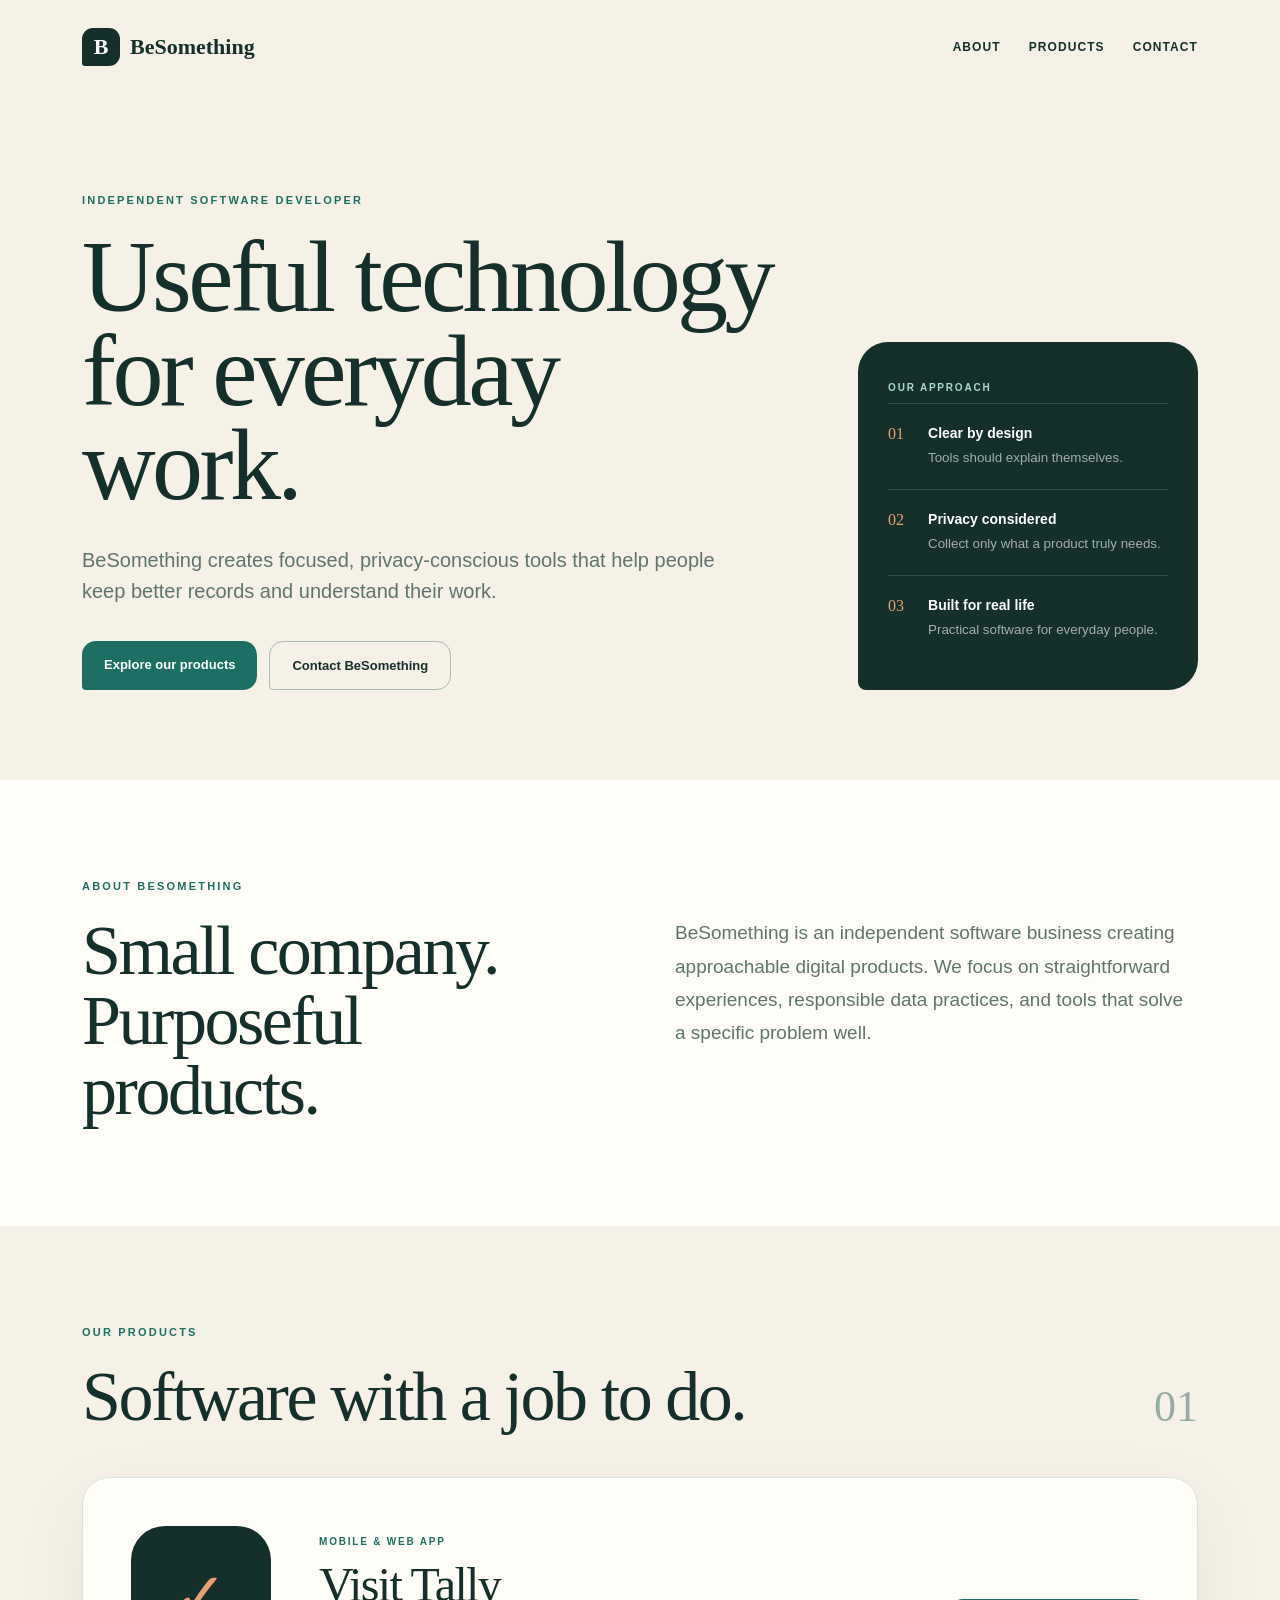
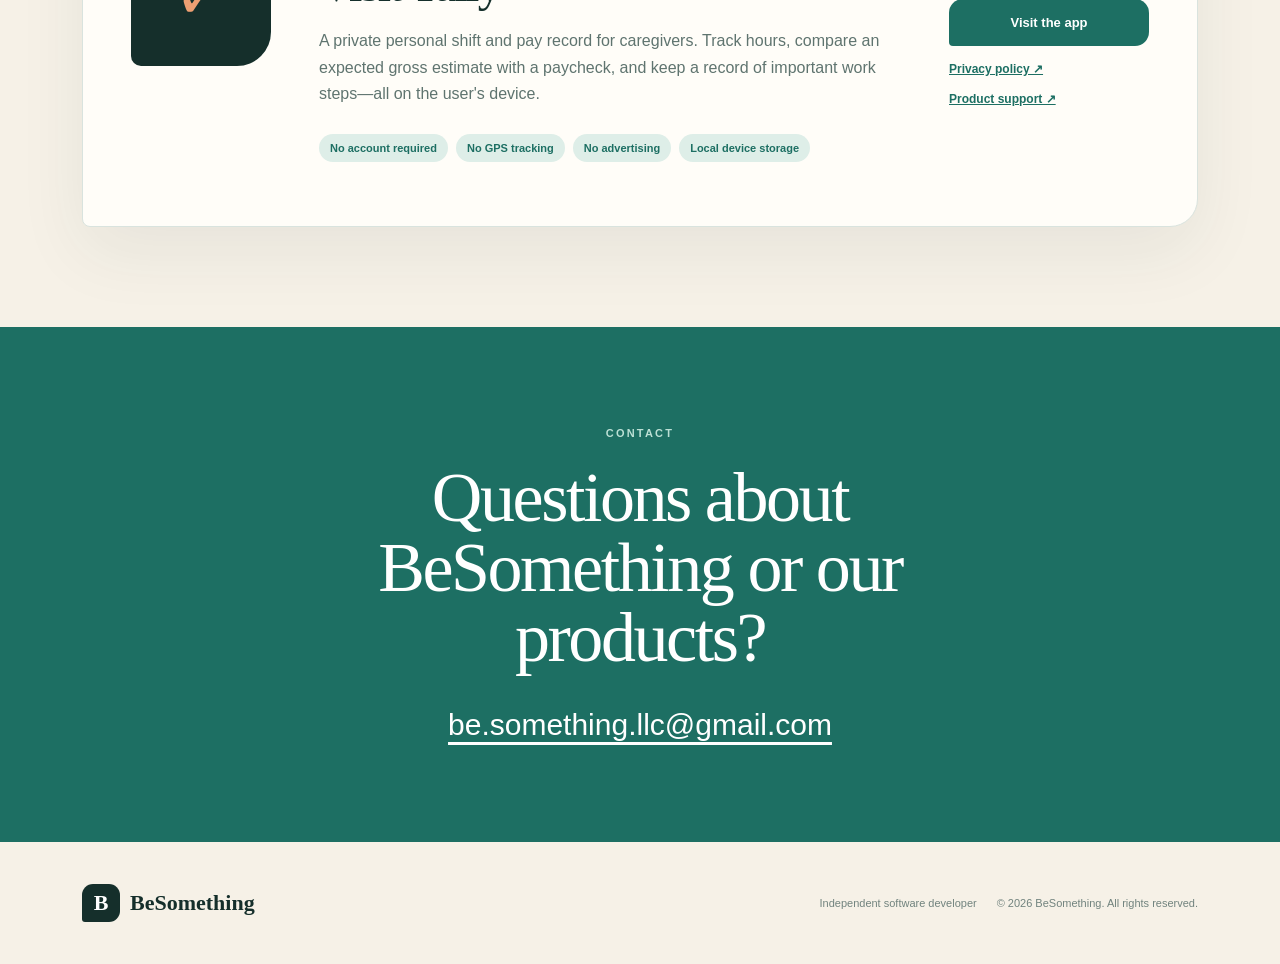
==== github-pages/index.html @ 8c03ccb5 "Publish BeSomething on GitHub Pages" ====
<!doctype html>
<html lang="en">
<head>
  <meta charset="utf-8">
  <meta name="viewport" content="width=device-width, initial-scale=1">
  <title>BeSomething | Independent Software Developer</title>
  <meta name="description" content="BeSomething creates focused, privacy-conscious tools for everyday work.">
  <meta property="og:title" content="BeSomething">
  <meta property="og:description" content="Useful technology for everyday work.">
  <meta property="og:image" content="https://erikshun.github.io/besomething/og.png">
  <link rel="stylesheet" href="styles.css">
</head>
<body>
<main>
  <nav class="nav"><a class="wordmark" href="#top"><span>B</span>BeSomething</a><div><a href="#about">About</a><a href="#products">Products</a><a href="#contact">Contact</a></div></nav>
  <section class="hero" id="top"><div class="hero-copy"><p class="eyebrow">INDEPENDENT SOFTWARE DEVELOPER</p><h1>Useful technology for everyday work.</h1><p class="intro">BeSomething creates focused, privacy-conscious tools that help people keep better records and understand their work.</p><div class="actions"><a class="primary" href="#products">Explore our products</a><a class="secondary" href="mailto:be.something.llc@gmail.com">Contact BeSomething</a></div></div><div class="principles"><p>OUR APPROACH</p><div><span>01</span><strong>Clear by design</strong><small>Tools should explain themselves.</small></div><div><span>02</span><strong>Privacy considered</strong><small>Collect only what a product truly needs.</small></div><div><span>03</span><strong>Built for real life</strong><small>Practical software for everyday people.</small></div></div></section>
  <section class="about" id="about"><p class="eyebrow">ABOUT BESOMETHING</p><div><h2>Small company.<br>Purposeful products.</h2><p>BeSomething is an independent software business creating approachable digital products. We focus on straightforward experiences, responsible data practices, and tools that solve a specific problem well.</p></div></section>
  <section class="products" id="products"><header><div><p class="eyebrow">OUR PRODUCTS</p><h2>Software with a job to do.</h2></div><span class="count">01</span></header><article class="product-card"><div class="app-icon"><span>✓</span></div><div class="product-copy"><p class="product-type">MOBILE &amp; WEB APP</p><h3>Visit Tally</h3><p>A private personal shift and pay record for caregivers. Track hours, compare an expected gross estimate with a paycheck, and keep a record of important work steps—all on the user's device.</p><ul><li>No account required</li><li>No GPS tracking</li><li>No advertising</li><li>Local device storage</li></ul></div><div class="product-links"><a class="primary" href="https://visit-tally.erik-hokland.chatgpt.site">Visit the app</a><a href="https://visit-tally.erik-hokland.chatgpt.site/privacy">Privacy policy ↗</a><a href="https://visit-tally.erik-hokland.chatgpt.site/support">Product support ↗</a></div></article></section>
  <section class="contact" id="contact"><p class="eyebrow">CONTACT</p><h2>Questions about BeSomething or our products?</h2><a href="mailto:be.something.llc@gmail.com">be.something.llc@gmail.com</a></section>
  <footer><a class="wordmark" href="#top"><span>B</span>BeSomething</a><p>Independent software developer</p><p>© 2026 BeSomething. All rights reserved.</p></footer>
</main>
</body>
</html>
---- github-pages/styles.css ----
:root{--ink:#152f2b;--green:#1d6f63;--mint:#deeee8;--cream:#f6f1e7;--paper:#fffdf8;--coral:#ed9f72;--line:#d9e3de}*{box-sizing:border-box}html{scroll-behavior:smooth}body{margin:0;background:var(--cream);color:var(--ink);font-family:Arial,Helvetica,sans-serif}a{color:inherit}.nav{align-items:center;display:flex;justify-content:space-between;margin:auto;max-width:1180px;padding:28px 32px}.nav>div{display:flex;gap:28px}.nav>div a{font-size:12px;font-weight:700;text-decoration:none;text-transform:uppercase;letter-spacing:.09em}.wordmark{align-items:center;display:flex;font-family:Georgia,serif;font-size:22px;font-weight:700;gap:10px;text-decoration:none}.wordmark span{align-items:center;background:var(--ink);border-radius:11px 11px 11px 3px;color:white;display:flex;height:38px;justify-content:center;width:38px}.hero{display:grid;gap:70px;grid-template-columns:1.35fr .65fr;margin:auto;max-width:1180px;min-height:680px;padding:100px 32px 90px}.eyebrow{color:var(--green);font-size:11px;font-weight:900;letter-spacing:.2em;margin:0 0 24px}h1,h2,h3{font-family:Georgia,"Times New Roman",serif;font-weight:500;letter-spacing:-.035em}h1{font-size:clamp(58px,8vw,102px);line-height:.92;margin:0;max-width:800px}.intro{color:#5f746f;font-size:20px;line-height:1.55;margin:34px 0;max-width:650px}.actions{display:flex;flex-wrap:wrap;gap:12px}.primary,.secondary{border-radius:14px 14px 14px 4px;display:inline-flex;font-size:13px;font-weight:800;justify-content:center;padding:16px 22px;text-decoration:none}.primary{background:var(--green);color:white}.secondary{border:1px solid #a8b9b3}.principles{align-self:end;background:var(--ink);border-radius:30px 30px 30px 8px;color:white;padding:30px}.principles>p,.product-type{color:#a9d9cc;font-size:10px;font-weight:900;letter-spacing:.18em}.principles>div{border-top:1px solid #ffffff24;display:grid;gap:5px;grid-template-columns:35px 1fr;padding:21px 0}.principles span{color:var(--coral);font-family:Georgia,serif}.principles strong{font-size:14px}.principles small{color:#ffffff9c;grid-column:2;line-height:1.5}.about,.products,.contact{padding:100px max(32px,calc((100vw - 1116px)/2))}.about{background:var(--paper)}.about>div{display:grid;gap:70px;grid-template-columns:1fr 1fr}h2{font-size:clamp(42px,6vw,70px);line-height:1;margin:0}.about>div>p{color:#5f746f;font-size:19px;line-height:1.75;margin:0}.products header{align-items:end;display:flex;justify-content:space-between;margin-bottom:45px}.count{color:#98aaa4;font-family:Georgia,serif;font-size:44px}.product-card{background:var(--paper);border:1px solid var(--line);border-radius:28px 28px 28px 8px;display:grid;gap:38px;grid-template-columns:150px 1fr 200px;padding:48px;box-shadow:0 24px 70px #183b3212}.app-icon{align-items:center;background:var(--ink);border-radius:34px 34px 34px 10px;color:white;display:flex;height:140px;justify-content:center;width:140px;font-size:64px}.app-icon span{color:var(--coral)}.product-type{color:var(--green)}.product-copy h3{font-size:48px;margin:9px 0 15px}.product-copy>p:not(.product-type){color:#5f746f;line-height:1.65}.product-copy ul{display:flex;flex-wrap:wrap;gap:8px;list-style:none;padding:10px 0 0}.product-copy li{background:var(--mint);border-radius:999px;color:var(--green);font-size:11px;font-weight:800;padding:8px 11px}.product-links{align-self:center;display:flex;flex-direction:column;gap:16px}.product-links>a:not(.primary){color:var(--green);font-size:12px;font-weight:800}.contact{background:var(--green);color:white;text-align:center}.contact .eyebrow{color:#bce0d5}.contact h2{margin:auto;max-width:750px}.contact>a{display:inline-block;font-size:clamp(19px,3vw,30px);margin-top:35px;text-underline-offset:7px}footer{align-items:center;display:grid;gap:20px;grid-template-columns:1fr auto auto;margin:auto;max-width:1180px;padding:42px 32px}footer p{color:#71837e;font-size:11px}@media(max-width:800px){.nav>div{display:none}.hero{grid-template-columns:1fr;padding-top:65px;min-height:auto}.principles{align-self:auto}.about>div,.product-card{grid-template-columns:1fr}.product-links{align-items:flex-start}.product-card{padding:28px}.app-icon{height:110px;width:110px}.about,.products,.contact{padding-top:70px;padding-bottom:70px}footer{grid-template-columns:1fr}}
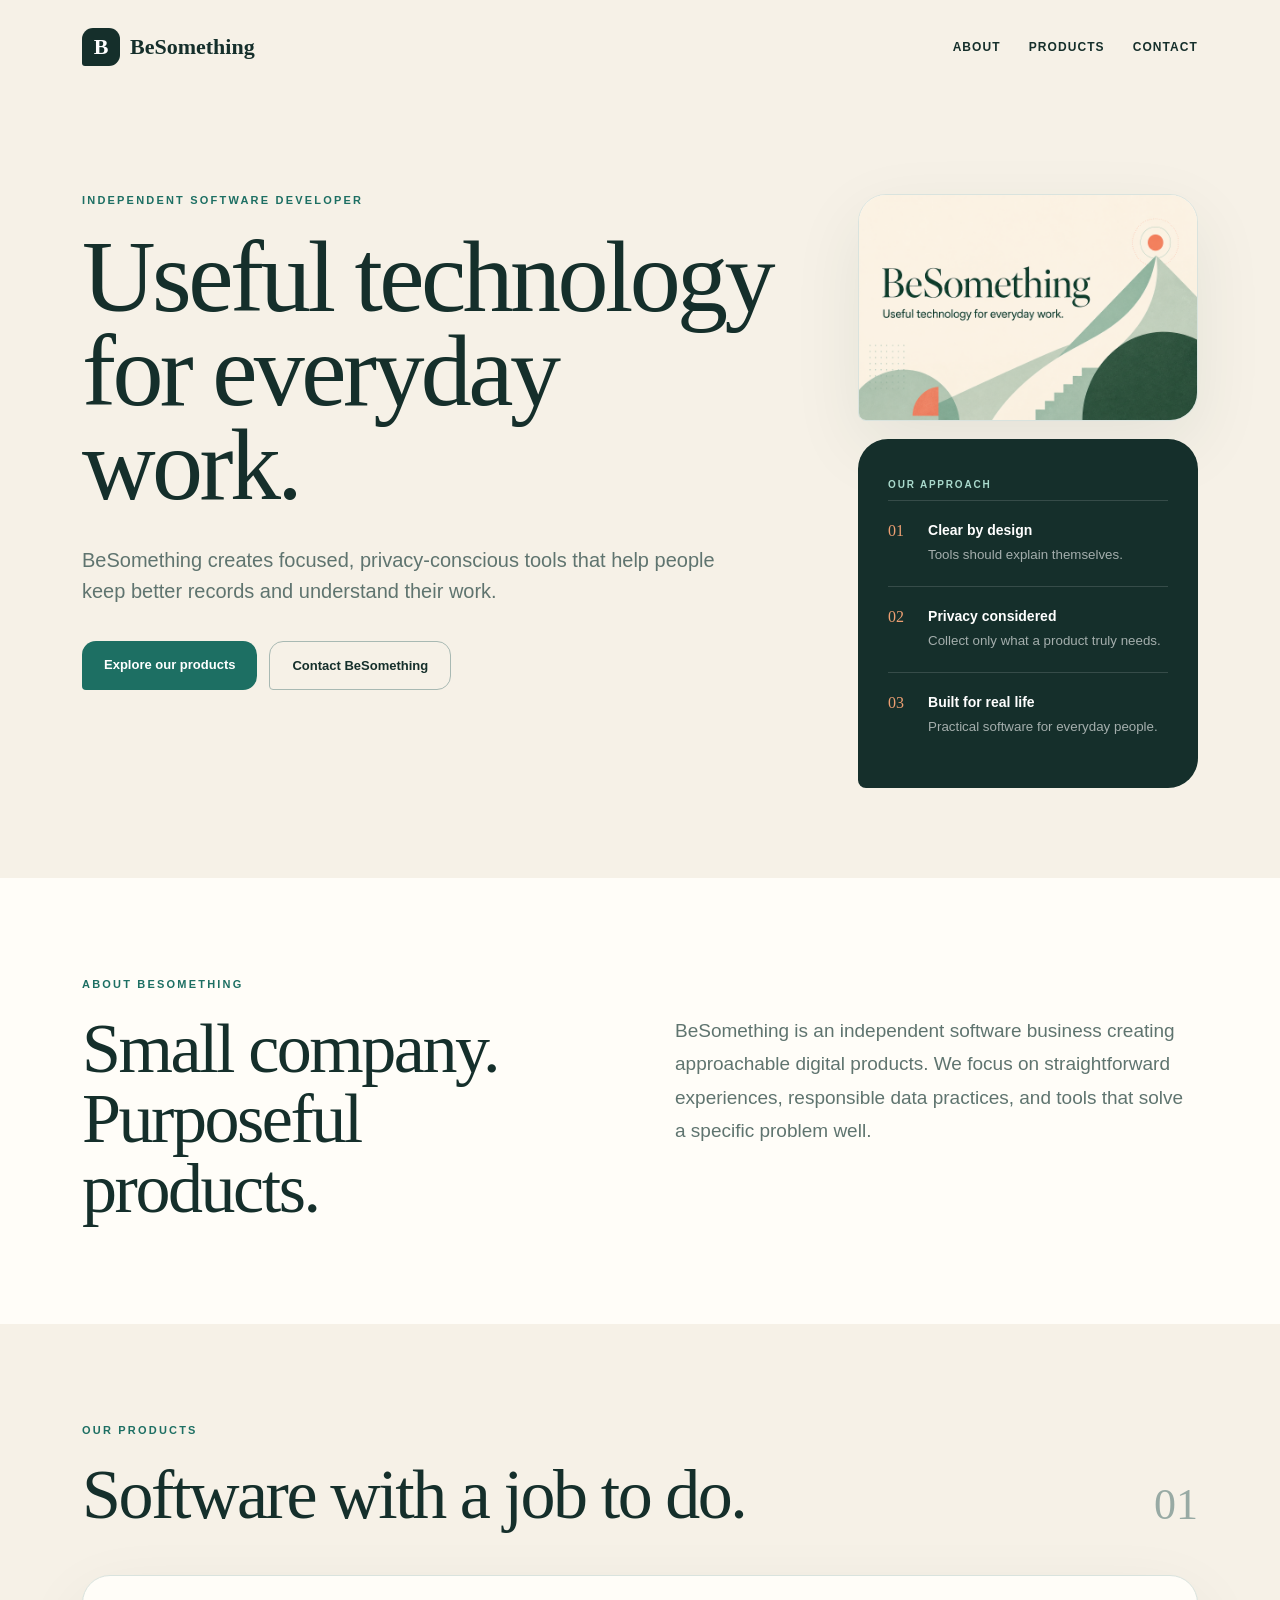
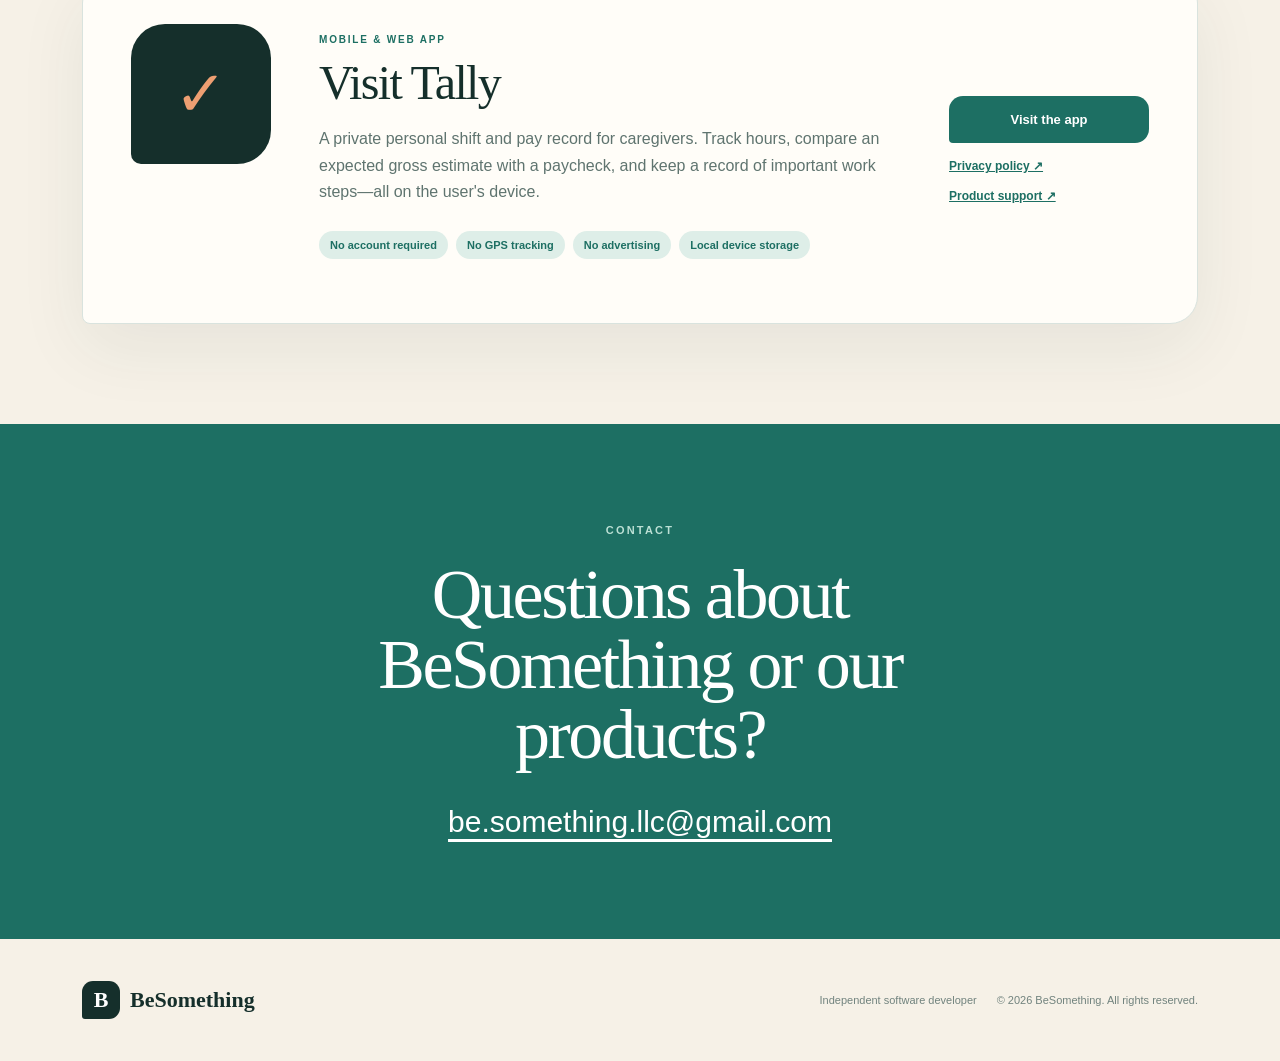
==== commit 903cd64a: "Feature BeSomething brand artwork" ====
--- a/github-pages/index.html
+++ b/github-pages/index.html
@@ -9,11 +9,12 @@
   <meta property="og:description" content="Useful technology for everyday work.">
   <meta property="og:image" content="https://erikshun.github.io/besomething/og.png">
   <link rel="stylesheet" href="styles.css">
+  <style>.hero-brand{align-self:end;display:grid;gap:18px}.brand-art{background:var(--paper);border:1px solid var(--line);border-radius:28px 28px 28px 8px;margin:0;overflow:hidden;box-shadow:0 24px 70px #183b3214}.brand-art img{display:block;height:auto;width:100%}.hero-brand .principles{align-self:auto}</style>
 </head>
 <body>
 <main>
   <nav class="nav"><a class="wordmark" href="#top"><span>B</span>BeSomething</a><div><a href="#about">About</a><a href="#products">Products</a><a href="#contact">Contact</a></div></nav>
-  <section class="hero" id="top"><div class="hero-copy"><p class="eyebrow">INDEPENDENT SOFTWARE DEVELOPER</p><h1>Useful technology for everyday work.</h1><p class="intro">BeSomething creates focused, privacy-conscious tools that help people keep better records and understand their work.</p><div class="actions"><a class="primary" href="#products">Explore our products</a><a class="secondary" href="mailto:be.something.llc@gmail.com">Contact BeSomething</a></div></div><div class="principles"><p>OUR APPROACH</p><div><span>01</span><strong>Clear by design</strong><small>Tools should explain themselves.</small></div><div><span>02</span><strong>Privacy considered</strong><small>Collect only what a product truly needs.</small></div><div><span>03</span><strong>Built for real life</strong><small>Practical software for everyday people.</small></div></div></section>
+  <section class="hero" id="top"><div class="hero-copy"><p class="eyebrow">INDEPENDENT SOFTWARE DEVELOPER</p><h1>Useful technology for everyday work.</h1><p class="intro">BeSomething creates focused, privacy-conscious tools that help people keep better records and understand their work.</p><div class="actions"><a class="primary" href="#products">Explore our products</a><a class="secondary" href="mailto:be.something.llc@gmail.com">Contact BeSomething</a></div></div><div class="hero-brand"><figure class="brand-art"><img src="og.png" alt="BeSomething — Useful technology for everyday work."></figure><div class="principles"><p>OUR APPROACH</p><div><span>01</span><strong>Clear by design</strong><small>Tools should explain themselves.</small></div><div><span>02</span><strong>Privacy considered</strong><small>Collect only what a product truly needs.</small></div><div><span>03</span><strong>Built for real life</strong><small>Practical software for everyday people.</small></div></div></div></section>
   <section class="about" id="about"><p class="eyebrow">ABOUT BESOMETHING</p><div><h2>Small company.<br>Purposeful products.</h2><p>BeSomething is an independent software business creating approachable digital products. We focus on straightforward experiences, responsible data practices, and tools that solve a specific problem well.</p></div></section>
   <section class="products" id="products"><header><div><p class="eyebrow">OUR PRODUCTS</p><h2>Software with a job to do.</h2></div><span class="count">01</span></header><article class="product-card"><div class="app-icon"><span>✓</span></div><div class="product-copy"><p class="product-type">MOBILE &amp; WEB APP</p><h3>Visit Tally</h3><p>A private personal shift and pay record for caregivers. Track hours, compare an expected gross estimate with a paycheck, and keep a record of important work steps—all on the user's device.</p><ul><li>No account required</li><li>No GPS tracking</li><li>No advertising</li><li>Local device storage</li></ul></div><div class="product-links"><a class="primary" href="https://visit-tally.erik-hokland.chatgpt.site">Visit the app</a><a href="https://visit-tally.erik-hokland.chatgpt.site/privacy">Privacy policy ↗</a><a href="https://visit-tally.erik-hokland.chatgpt.site/support">Product support ↗</a></div></article></section>
   <section class="contact" id="contact"><p class="eyebrow">CONTACT</p><h2>Questions about BeSomething or our products?</h2><a href="mailto:be.something.llc@gmail.com">be.something.llc@gmail.com</a></section>
